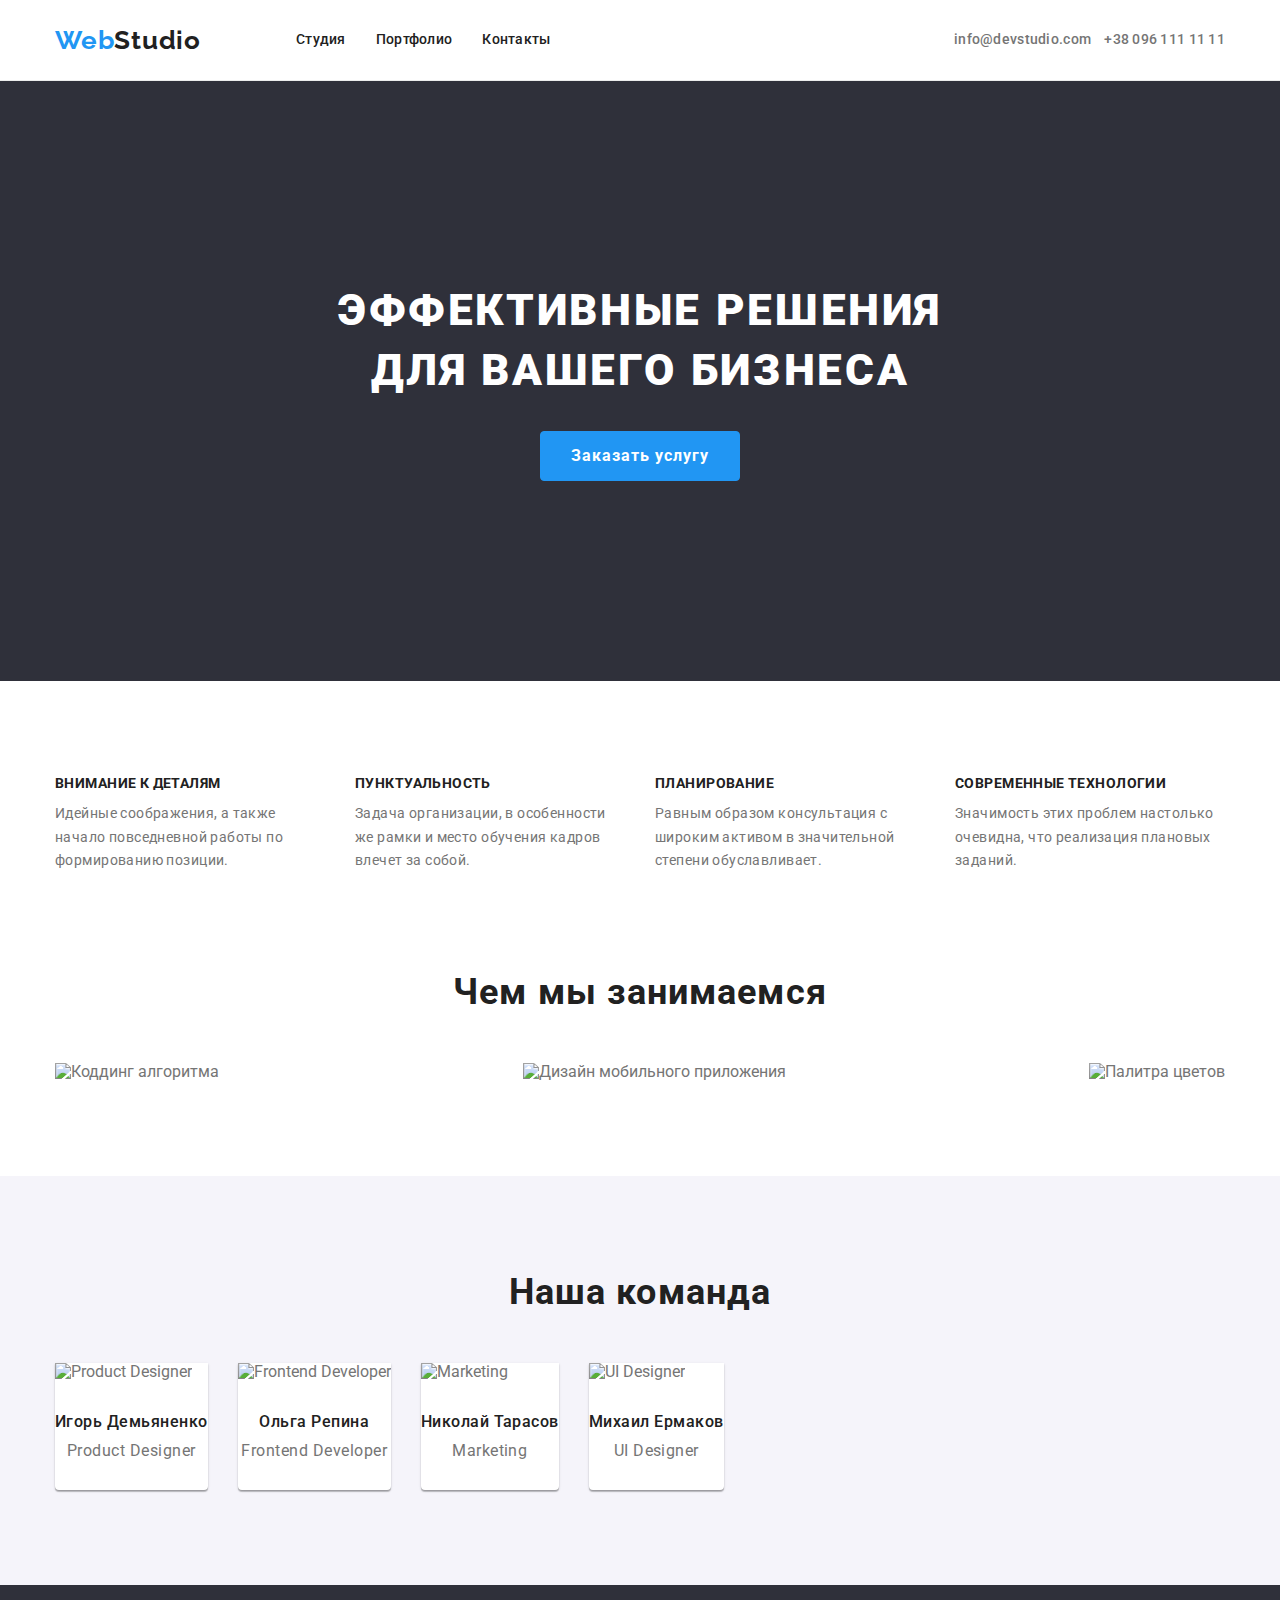
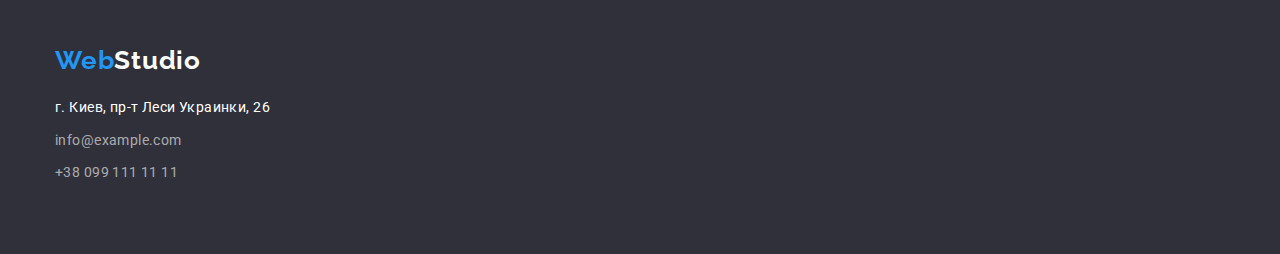
==== index.html @ 09662040 "Wrongs on 1st pages" ====
<!DOCTYPE html>
<html lang="ru">
  <head>
    <meta charset="UTF-8" />
    <meta http-equiv="X-UA-Compatible" content="IE=edge" />
    <meta name="viewport" content="width=device-width, initial-scale=1.0" />
    <title>Студия</title>
    
    <!-- Load GoogleFonts -->
    <link rel="preconnect" href="https://fonts.googleapis.com">
    <link rel="preconnect" href="https://fonts.gstatic.com" crossorigin>
    <link href="https://fonts.googleapis.com/css2?family=Raleway:wght@700&family=Roboto:wght@400;500;700;900&display=swap" rel="stylesheet">
    
    <link rel="stylesheet" href="https://cdnjs.cloudflare.com/ajax/libs/modern-normalize/1.1.0/modern-normalize.min.css">
    <link rel="stylesheet" href="./css/style.css">
  </head>
  <body>
    <!-- Секция меню навигации -->
    <header class="navig">
      <div class="header-container container">
        <nav class="heder-navigation">
          <a href="./index.html" class="logo link" lang="en"><span>Web</span>Studio</a>
          <ul class="list header-list">
            <li class="navig-item"><a href="./index.html" class="link navig-item">Студия</a></li>
            <li class="navig-item"><a href="./portfolio.html" class="link navig-item">Портфолио</a></li>
            <li class="navig-item"><a href="" class="link navig-item">Контакты</a></li>
          </ul>
        </nav>
        <!--Секция "Связаться"-->
        <div class="header-connect">
          <a href="mailto:info@devstudio.com" rel="noopener noreferrer"  class="contacts link">info@devstudio.com</a>&nbsp;&nbsp;&nbsp;
          <a href="tel:+380961111111" rel="noopener noreferrer"  class="contacts link">+38 096 111 11 11</a>
        </div>
      </div>
    </header>
    <main>
      <!-- Секция "Заказ услуги"-->
      <div class="bg-hero">
        <div class="container hero">
          <h1 class="title-hero">Эффективные решения<br />для вашего бизнеса</h1>
          <button type="button" class="button-hero">Заказать услугу</button>
        </div>
      </div>
      <!-- Секция "Ценности"-->
        <section>
          <div class="values-box container">
            <ul class="list">
              <li>
                <h3 class="sect-values">Внимание к деталям</h3>
                <p class="values-text">
                  Идейные соображения, а также начало повседневной работы по
                  формированию позиции.
                </p>
              </li>
              <li>
                <h3 class="sect-values">Пунктуальность</h3>
                <p class="values-text">
                  Задача организации, в особенности же рамки и место обучения
                  кадров влечет за собой.
                </p>
              </li>
              <li>
                <h3 class="sect-values">Планирование</h3>
                <p class="values-text">
                  Равным образом консультация с широким активом в значительной
                  степени обуславливает.
                </p>
              </li>
              <li>
                <h3 class="sect-values">Современные технологии</h3>
                <p class="values-text">
                  Значимость этих проблем настолько очевидна, что реализация
                  плановых заданий.
                </p>
              </li>
            </ul>
          </div>
        </section>
        <!-- Секция "Чем мы занимаемся"-->
        <section>
          <div class="container">
            <h2 class="title-sections">Чем мы занимаемся</h2>
            <ul class="wedoing-box list">
              <li>
                <img src="./img/ocup1.jpg" width="370" alt="Коддинг алгоритма" />
              </li>
              <li>
                <img src="./img/ocup2.jpg" width="370" alt="Дизайн мобильного приложения"/>
              </li>
              <li>
                <img src="./img/ocup3.jpg" width="370" alt="Палитра цветов" />
              </li>
            </ul>
          </div>
        </section>
      <!--Секция "Наша команда"-->
      <section class="bg-member">
        <div class="container">
          <h2 class="title-sections">Наша команда</h2>
          <ul class="list team-box">
            <li>
              <div>
                <img src="./img/member1.jpg" width="270" alt="Product Designer" />
                <h3 class="title-member">Игорь Демьяненко</h3>
                <p class="member-text" lang="en">Product Designer</p>
              </div>
            </li>
            <li>
              <div>
                <img
                  src="./img/member2.jpg" width="270" alt="Frontend Developer" />
                <h3 class="title-member">Ольга Репина</h3>
                <p class="member-text" lang="en">Frontend Developer</p>
              </div>
            </li>
            <li>
              <div>
                <img src="./img/member3.jpg" width="270" alt="Marketing" />
                <h3 class="title-member">Николай Тарасов</h3>
                <p class="member-text" lang="en">Marketing</p>
              </div>
            </li>
            <li>
              <div>
                <img src="./img/member4.jpg" width="270" alt="UI Designer" />
                <h3 class="title-member">Михаил Ермаков</h3>
                <p class="member-text" lang="en">UI Designer</p>
              </div>
            </li>
          </ul>
      </div>
      </section>
    </main>
    <!--Контакты-->
    <footer class="bg-footer">
      <div class="container contact-box">
        <div class="logo-bottom"><a href="./index.html" class="logo link"><span>Web</span>Studio</a></div>
        <address>
            <div><a href="https://goo.gl/maps/bTtq3ChXj4JMNCNS8" rel="noopener noreferrer"
                target="_blank" class="location">г. Киев, пр-т Леси Украинки, 26</a></div>
            <div><a href="mailto:info@devstudio.com" rel="noopener noreferrer" class="link">info@example.com</a></div>
            <div><a href="tel:+380961111111" rel="noopener noreferrer" class="link">+38 099 111 11 11</a></div>
        </address>
      </div>
    </footer>
  </body>
</html>
---- css/style.css ----
/* ------- Переменные ------ */
:root {
  --title-color: #212121;
  --text-main: #757575;
  --text-footer: rgba(255, 255, 255, 0.6);
  --item-on: #2196f3;
  --item-off: #ffffff;
  --section-background: #e5e5e5;
  --section-bg: #2f303a;
  --bt-background: #f5f4fa;
  --head-line: #ececec;
}

p,
h1,
h2,
h3,
h4,
h5,
h6 {
  margin: 0;
}

ul {
  margin: 0;
  padding: 0;
}

body {
  font-family: 'Roboto', sans-serif;
  color: var(--text-main);
  background-color: #ffffff;
}

section {
  margin: 0;
}

.container {
  width: 1200px;
  margin: 0 auto;
  padding-left: 15px;
  padding-right: 15px;
}

/* ------- Скрыть H1 ------- */
.title-hiden {
  display: none;
}
/* ------- Работа со ссылками ------- */
.link {
  text-decoration: none;
  color: var(--title-color);
}
.link:hover,
.link:focus {
  color: var(--item-on);
}

/* ------- Обнуление стиля списков ------- */
.list li {
  list-style: none;
}

/* ------- Отображение логотипа ------- */
.logo {
  font-family: Raleway;
  font-weight: 700;
  font-size: 26px;
  line-height: 1.19;
  letter-spacing: 0.03em;
  color: var(--title-color);
  margin-right: 95px;
}
.logo:hover {
  color: var(--title-color);
}
.logo span {
  color: var(--item-on);
}

/* ------- Меню навигации ------- */
.header-list {
  display: flex;
}
.heder-navigation {
  display: flex;
  align-items: center;
}
.header-container {
  display: flex;
  align-items: center;
  justify-content: space-between;
}

.navig {
  font-weight: 500;
  font-size: 14px;
  line-height: 1.14;
  letter-spacing: 0.02em;
  color: var(--title-color);
  border-bottom: 1px solid var(--head-line);
}

.navig-item {
  padding-top: 32px;
  padding-bottom: 32px;
}

.navig-item:not(:last-child) {
  margin-right: 30px;
}
.navig:hover {
  color: var(--item-on);
}
.contacts {
  color: var(--text-main);
}
.header-connect {
  margin-left: auto;
}

/* ------- Заказ услуг ------- */
.title-hero {
  font-weight: 900;
  font-size: 44px;
  line-height: 1.36;
  text-align: center;
  letter-spacing: 0.06em;
  text-transform: uppercase;
  color: var(--item-off);
  margin-bottom: 30px;
}
.bg-hero {
  background: var(--section-bg);
  padding-bottom: 200px;
  padding-top: 200px;
  text-align: center;
  /* margin-bottom: 95px; */
}
.button-hero {
  font-family: inherit;
  font-weight: 700;
  font-size: 16px;
  line-height: 1.87;
  text-align: center;
  letter-spacing: 0.06em;
  color: var(--item-off);
  background-color: var(--item-on);
  cursor: pointer;
  min-width: 200px;
  min-height: 50px;
  border: 1px solid var(--item-on);
  border-radius: 4px;
}
.hero {
  display: flexbox;
}

/* ------- Ценности ------- */
.sect-values {
  font-weight: 700;
  font-size: 14px;
  line-height: 1.14;
  letter-spacing: 0.03em;
  text-transform: uppercase;
  color: var(--title-color);
  margin-bottom: 10px;
}
.values-text {
  font-size: 14px;
  line-height: 1.71;
  letter-spacing: 0.03em;
}
.values-box {
  display: flex;
  justify-content: space-between;
  /* margin-bottom: 95px; */
  padding-top: 95px;
  padding-bottom: 95px;
}
.values-box .list {
  display: flex;
  justify-content: space-between;
}
.values-box li {
  width: 270px;
  height: 100px;
}
.values-box li:not(:last-child) {
  margin: 0 30px 0 0;
  
}

/* ------- Заголовки секций ------- */
.title-sections {
  font-weight: 700;
  font-size: 36px;
  line-height: 1.17;
  text-align: center;
  letter-spacing: 0.03em;
  color: var(--title-color);
  margin-bottom: 50px;
}

/* ------- Whay we doing -------- */
.wedoing-box {
  display: flex;
  justify-content: space-between;
  /* padding-top: 95px; */
  padding-bottom: 95px;
}

/* ------- Члены команды ------- */
.title-member {
  font-weight: 500;
  font-size: 16px;
  line-height: 1.19;
  text-align: center;
  letter-spacing: 0.03em;
  color: var(--title-color);
}
.member-text {
  font-size: 16px;
  line-height: 1.19;
  text-align: center;
  letter-spacing: 0.03em;
}
.bg-member {
  background-color: var(--bt-background);
  padding: 95px 0 95px 0;
}

.team-box {
  display: flex;
  /* justify-content: space-between; */
}
.team-box li:not(:last-child) {
 margin-right: 30px;
}
.team-box li {
  background-color: var(--item-off);
  box-shadow: 0px 1px 3px rgba(0, 0, 0, 0.12), 0px 1px 1px rgba(0, 0, 0, 0.14),
    0px 2px 1px rgba(0, 0, 0, 0.2);
  border-radius: 0px 0px 4px 4px;
}
.team-box img,
p {
  margin-bottom: 30px;
}
.team-box h3 {
  margin-bottom: 10px;
}

/* ------- Портфолио ------- */
.filter-portfolio-box {
  display: flex;
  margin: 95px 0 50px 0;
  justify-content: center;
}
.filter-portfolio-box li:not(:last-child) {
  display: flex;
  margin-right: 8px;
}
.portfolio-box {
  display: flex;
  /* margin: 95px 0 50px 0; */
  flex-wrap: wrap;
}
.portfolio-box li {
  margin: 5px 5px;
}
.title-portfolio {
  font-weight: 700;
  font-size: 18px;
  line-height: 2;
  letter-spacing: 0.06em;
  color: var(--title-color);
}

.text-portfolio {
  font-size: 16px;
  line-height: 1.87;
  letter-spacing: 0.03em;
}
.bt-portfolio {
  font-family: inherit;
  font-weight: 500;
  font-size: 16px;
  line-height: 1.62;
  text-align: center;
  letter-spacing: 0.03em;
  cursor: pointer;
  color: var(--title-color);
  background-color: var(--bt-background);
  border-width: 0;
  padding: 6px 22px 6px 22px;
  border-radius: 4px;
}
.bt-portfolio:hover {
  color: var(--item-off);
  background-color: var(--item-on);
  box-shadow: 0px 3px 1px rgba(0, 0, 0, 0.1), 0px 1px 2px rgba(0, 0, 0, 0.08),
    0px 2px 2px rgba(0, 0, 0, 0.12);
  border-radius: 4px;
}

/* ------- Оформление футера ------- */
footer .logo,
footer .logo:hover {
  color: var(--item-off);
}
.logo-bottom {
  margin-bottom: 20px;
}

.bg-footer {
  background: var(--section-bg);
  padding: 60px 0 60px 0;
}
.contact-box {
  /* display: flex; */
}

.location {
  font-size: 14px;
  line-height: 1.71;
  letter-spacing: 0.03em;
  color: var(--item-off);
  text-decoration: none;
  font-style: normal;
}
address .link,
address .link:hover {
  font-size: 14px;
  line-height: 1.71;
  letter-spacing: 0.03em;
  font-style: normal;
  color: var(--text-footer);
  }
address div {
  margin-bottom: 9px;
}
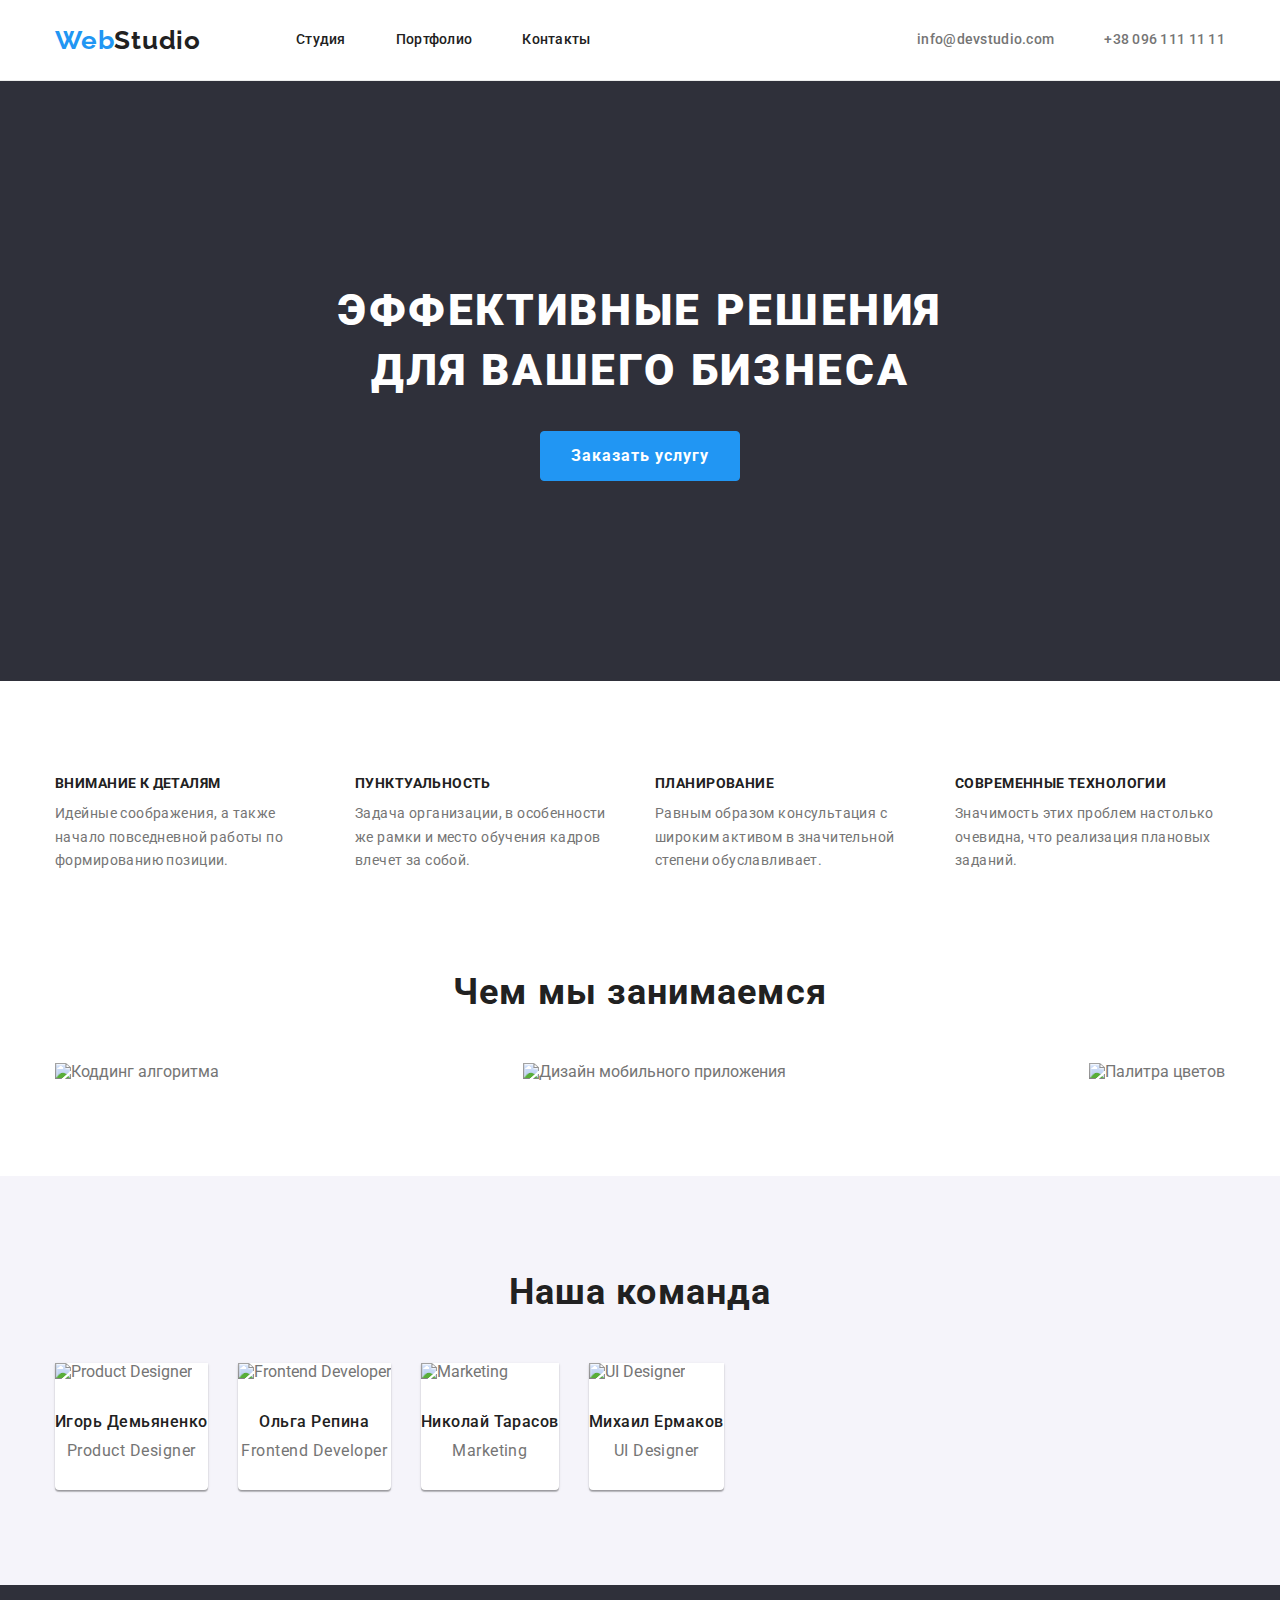
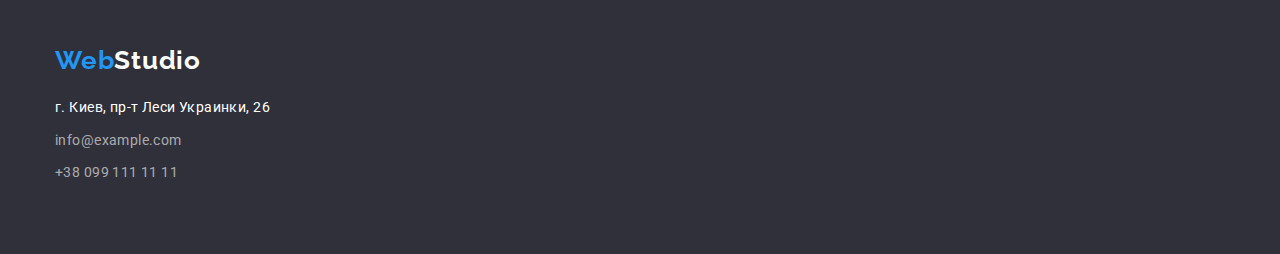
==== commit 09470812: "Wrong last" ====
--- a/index.html
+++ b/index.html
@@ -28,8 +28,10 @@
         </nav>
         <!--Секция "Связаться"-->
         <div class="header-connect">
-          <a href="mailto:info@devstudio.com" rel="noopener noreferrer"  class="contacts link">info@devstudio.com</a>&nbsp;&nbsp;&nbsp;
-          <a href="tel:+380961111111" rel="noopener noreferrer"  class="contacts link">+38 096 111 11 11</a>
+          <ul class="list header-list">
+            <li class="navig-item"><a href="mailto:info@devstudio.com" rel="noopener noreferrer"  class="contacts link">info@devstudio.com</a></li>
+            <li class="navig-item"><a href="tel:+380961111111" rel="noopener noreferrer"  class="contacts link">+38 096 111 11 11</a></li>
+          </ul>
         </div>
       </div>
     </header>
@@ -42,8 +44,8 @@
         </div>
       </div>
       <!-- Секция "Ценности"-->
-        <section>
-          <div class="values-box container">
+        <section class="values-box container">
+          
             <ul class="list">
               <li>
                 <h3 class="sect-values">Внимание к деталям</h3>
@@ -74,10 +76,10 @@
                 </p>
               </li>
             </ul>
-          </div>
+          
         </section>
         <!-- Секция "Чем мы занимаемся"-->
-        <section>
+        <section class="wedoing-section">
           <div class="container">
             <h2 class="title-sections">Чем мы занимаемся</h2>
             <ul class="wedoing-box list">
@@ -101,30 +103,31 @@
             <li>
               <div>
                 <img src="./img/member1.jpg" width="270" alt="Product Designer" />
-                <h3 class="title-member">Игорь Демьяненко</h3>
-                <p class="member-text" lang="en">Product Designer</p>
+                <div class="team-info-box"><h3 class="title-member">Игорь Демьяненко</h3>
+                <p class="member-text" lang="en">Product Designer</p></div>
               </div>
             </li>
             <li>
               <div>
                 <img
                   src="./img/member2.jpg" width="270" alt="Frontend Developer" />
-                <h3 class="title-member">Ольга Репина</h3>
-                <p class="member-text" lang="en">Frontend Developer</p>
+                <div class="team-info-box"><h3 class="title-member">Ольга Репина</h3>
+                <p class="member-text" lang="en">Frontend Developer</p></div>
               </div>
             </li>
             <li>
               <div>
                 <img src="./img/member3.jpg" width="270" alt="Marketing" />
-                <h3 class="title-member">Николай Тарасов</h3>
-                <p class="member-text" lang="en">Marketing</p>
+                <div class="team-info-box"><h3 class="title-member">Николай Тарасов</h3>
+                <p class="member-text" lang="en">Marketing</p></div>
               </div>
             </li>
             <li>
               <div>
                 <img src="./img/member4.jpg" width="270" alt="UI Designer" />
-                <h3 class="title-member">Михаил Ермаков</h3>
+                <div class="team-info-box"><h3 class="title-member">Михаил Ермаков</h3>
                 <p class="member-text" lang="en">UI Designer</p>
+                </div>
               </div>
             </li>
           </ul>
--- a/css/style.css
+++ b/css/style.css
@@ -9,6 +9,7 @@
   --section-bg: #2f303a;
   --bt-background: #f5f4fa;
   --head-line: #ececec;
+  --portfolio-box: #eeeeee;
 }
 
 p,
@@ -108,7 +109,7 @@
 }
 
 .navig-item:not(:last-child) {
-  margin-right: 30px;
+  margin-right: 50px;
 }
 .navig:hover {
   color: var(--item-on);
@@ -136,7 +137,6 @@
   padding-bottom: 200px;
   padding-top: 200px;
   text-align: center;
-  /* margin-bottom: 95px; */
 }
 .button-hero {
   font-family: inherit;
@@ -175,7 +175,6 @@
 .values-box {
   display: flex;
   justify-content: space-between;
-  /* margin-bottom: 95px; */
   padding-top: 95px;
   padding-bottom: 95px;
 }
@@ -204,11 +203,12 @@
 }
 
 /* ------- Whay we doing -------- */
+.wedoing-section {
+  padding-bottom: 95px;
+}
 .wedoing-box {
   display: flex;
   justify-content: space-between;
-  /* padding-top: 95px; */
-  padding-bottom: 95px;
 }
 
 /* ------- Члены команды ------- */
@@ -233,7 +233,6 @@
 
 .team-box {
   display: flex;
-  /* justify-content: space-between; */
 }
 .team-box li:not(:last-child) {
  margin-right: 30px;
@@ -244,32 +243,66 @@
     0px 2px 1px rgba(0, 0, 0, 0.2);
   border-radius: 0px 0px 4px 4px;
 }
-.team-box img,
-p {
+.team-info-box {
+  padding-top: 30px;
+  padding-bottom: 30px;
+}
+
+/* .team-box img, p {
   margin-bottom: 30px;
-}
+} */
 .team-box h3 {
   margin-bottom: 10px;
 }
 
+/* ------- Портфолио меню ------- */
+.filter-portfolio-box {
+  display: flex;
+  justify-content: center;
+  margin-bottom: 50px;
+}
+.filter-portfolio-box ul {
+  display: flex;
+}
+.filter-portfolio-box li:not(:last-child) {
+  margin-right: 8px;
+}
+
 /* ------- Портфолио ------- */
-.filter-portfolio-box {
-  display: flex;
-  margin: 95px 0 50px 0;
-  justify-content: center;
-}
-.filter-portfolio-box li:not(:last-child) {
-  display: flex;
-  margin-right: 8px;
-}
+.portfolio-section {
+  padding-top: 95px;
+  padding-bottom: 95px;
+}
+
 .portfolio-box {
   display: flex;
-  /* margin: 95px 0 50px 0; */
   flex-wrap: wrap;
 }
+
+.portfolio-box li:nth-child(3n) {
+  margin-right: 0px;
+}
+
 .portfolio-box li {
-  margin: 5px 5px;
-}
+  /* border: 1px solid var(--portfolio-box); */
+  margin: 0 27px 30px 0;
+  
+  
+}
+.portfolio-box ul {
+  margin: 0 -30px -30px 0;
+  border: -1px;
+  /* border: -1px solid transparent; */
+}
+
+.potfolio-frame {
+  border: 1px solid var(--portfolio-box);
+}
+
+.portfolio-box .portfolio-text-box {
+  padding: 20px 24px;
+}
+
 .title-portfolio {
   font-weight: 700;
   font-size: 18px;
